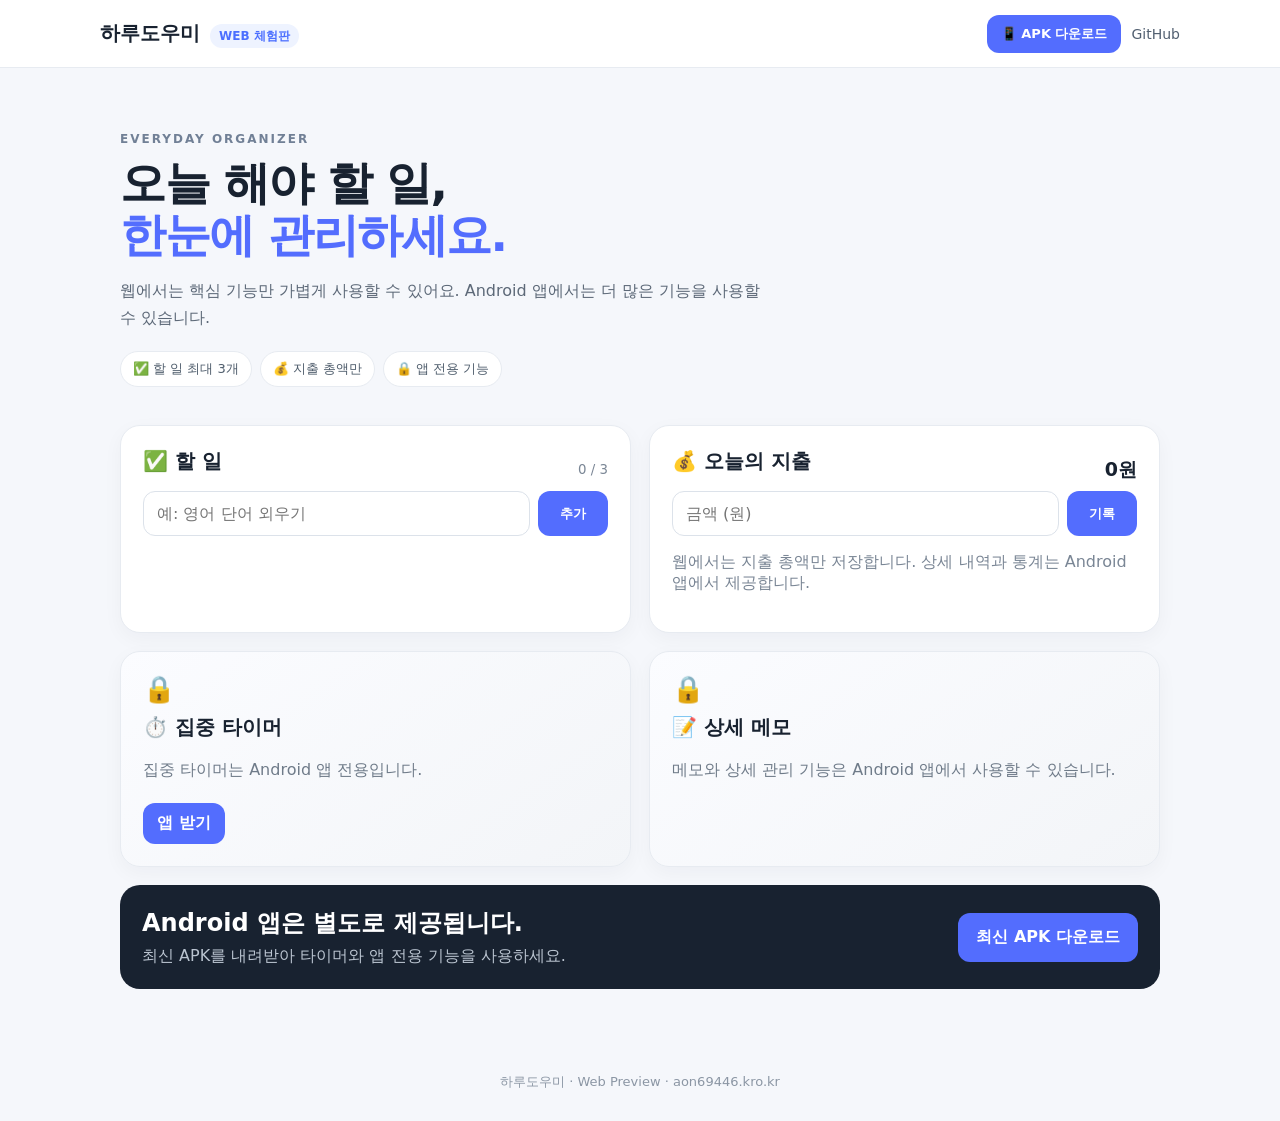
==== index.html @ 11d0422b "Create clean website branch for GitHub Pages" ====
<!doctype html>
<html lang="ko">
<head>
<meta charset="utf-8"><meta name="viewport" content="width=device-width,initial-scale=1">
<title>하루도우미 · 웹</title><link rel="stylesheet" href="style.css">
</head>
<body>
<header><div><span class="logo">하루도우미</span><span class="badge">WEB 체험판</span></div><nav><a class="download" href="https://github.com/akdhs323-design/test/releases/latest/download/DailyHelper.apk">📱 APK 다운로드</a><a href="https://github.com/akdhs323-design/test" target="_blank" rel="noopener">GitHub</a></nav></header>
<main>
<section class="hero"><p class="eyebrow">EVERYDAY ORGANIZER</p><h1>오늘 해야 할 일,<br><span>한눈에 관리하세요.</span></h1><p>웹에서는 핵심 기능만 가볍게 사용할 수 있어요. Android 앱에서는 더 많은 기능을 사용할 수 있습니다.</p><div class="chips"><span>✅ 할 일 최대 3개</span><span>💰 지출 총액만</span><span>🔒 앱 전용 기능</span></div></section>
<section class="grid">
<div class="card"><div class="card-head"><h2>✅ 할 일</h2><small id="todoCount">0 / 3</small></div><div class="add-row"><input id="todoInput" maxlength="40" placeholder="예: 영어 단어 외우기"><button onclick="addTodo()">추가</button></div><ul id="todoList"></ul></div>
<div class="card"><div class="card-head"><h2>💰 오늘의 지출</h2><strong id="total">0원</strong></div><div class="add-row"><input id="expenseInput" inputmode="numeric" placeholder="금액 (원)"><button onclick="addExpense()">기록</button></div><p class="muted">웹에서는 지출 총액만 저장합니다. 상세 내역과 통계는 Android 앱에서 제공합니다.</p></div>
<div class="card locked"><div class="lock">🔒</div><h2>⏱️ 집중 타이머</h2><p>집중 타이머는 Android 앱 전용입니다.</p><a class="button-like" href="https://github.com/akdhs323-design/test/releases/latest/download/DailyHelper.apk">앱 받기</a></div>
<div class="card locked"><div class="lock">🔒</div><h2>📝 상세 메모</h2><p>메모와 상세 관리 기능은 Android 앱에서 사용할 수 있습니다.</p></div>
</section>
<section class="cta"><div><h2>Android 앱은 별도로 제공됩니다.</h2><p>최신 APK를 내려받아 타이머와 앱 전용 기능을 사용하세요.</p></div><a class="big-download" href="https://github.com/akdhs323-design/test/releases/latest/download/DailyHelper.apk">최신 APK 다운로드</a></section>
</main><footer>하루도우미 · Web Preview · aon69446.kro.kr</footer><script src="app.js"></script>
</body></html>
---- style.css ----
*{box-sizing:border-box}body{margin:0;font-family:system-ui,-apple-system,BlinkMacSystemFont,"Segoe UI",sans-serif;background:#f5f7fb;color:#182230}header{height:68px;background:#fff;border-bottom:1px solid #e7ebf1;display:flex;align-items:center;justify-content:space-between;padding:0 max(20px,calc((100% - 1080px)/2));position:sticky;top:0;z-index:5}header nav{display:flex;align-items:center;gap:10px}header a{color:#526071;text-decoration:none;font-size:14px}.logo{font-weight:800;font-size:20px}.badge{margin-left:10px;padding:5px 9px;border-radius:999px;background:#eef3ff;color:#4c6fff;font-size:12px;font-weight:700}.download,.button-like,.big-download{display:inline-flex;align-items:center;justify-content:center;background:#536dfe;color:white!important;border-radius:12px;padding:10px 14px;font-weight:800;text-decoration:none}.download{font-size:13px}.big-download{padding:14px 18px;white-space:nowrap}main{max-width:1080px;margin:auto;padding:54px 20px}.hero{padding:10px 0 38px}.eyebrow{font-size:12px;letter-spacing:2px;font-weight:800;color:#718096;margin:0 0 12px}.hero h1{font-size:46px;line-height:1.12;margin:0 0 15px;letter-spacing:-1.5px}.hero h1 span{color:#536dfe}.hero p:not(.eyebrow){max-width:650px;color:#5d6978;line-height:1.7;font-size:16px}.chips{display:flex;flex-wrap:wrap;gap:8px;margin-top:20px}.chips span{background:#fff;border:1px solid #e7ebf1;border-radius:999px;padding:8px 12px;font-size:13px;color:#4f5d6c}.grid{display:grid;grid-template-columns:repeat(2,minmax(0,1fr));gap:18px}.card{background:#fff;border:1px solid #e7ebf1;border-radius:20px;padding:22px;box-shadow:0 6px 20px rgba(24,34,48,.04)}.card-head{display:flex;align-items:center;justify-content:space-between;gap:12px}.card h2{margin:0 0 16px;font-size:20px}.card strong{font-size:19px}.card small,.muted{color:#7a8695}.add-row{display:flex;gap:8px}input{width:100%;border:1px solid #dce2ea;border-radius:12px;padding:12px 13px;font:inherit;outline:none}input:focus{border-color:#7487ff;box-shadow:0 0 0 3px rgba(116,135,255,.12)}button{border:0;border-radius:12px;padding:0 15px;background:#536dfe;color:white;font-weight:700;cursor:pointer;min-width:70px}ul{list-style:none;padding:0;margin:14px 0 0}li{display:flex;align-items:center;gap:9px;padding:10px 2px;border-top:1px solid #f0f2f5}li button{margin-left:auto;min-width:auto;background:#eef1f5;color:#536071;padding:6px 10px}.done{text-decoration:line-through;color:#98a1ad}.locked{background:linear-gradient(145deg,#fbfcff,#f3f5f8)}.lock{font-size:26px;margin-bottom:10px}.locked p{color:#6f7b89;line-height:1.6}.locked .button-like{margin-top:4px}.cta{margin-top:18px;background:#182230;color:white;border-radius:20px;padding:22px;display:flex;align-items:center;justify-content:space-between;gap:20px}.cta h2{margin:0 0 7px}.cta p{margin:0;color:#bac4d0}.android{background:#2a3543;border-radius:14px;padding:14px 18px;text-align:center;font-weight:800}.android small{font-weight:500;color:#b9c4cf}footer{text-align:center;color:#8b96a4;padding:30px;font-size:13px}@media(max-width:700px){header nav{gap:6px}.download{font-size:12px;padding:8px 10px}.hero h1{font-size:36px}.grid{grid-template-columns:1fr}.cta{align-items:flex-start;flex-direction:column}.big-download{width:100%}}
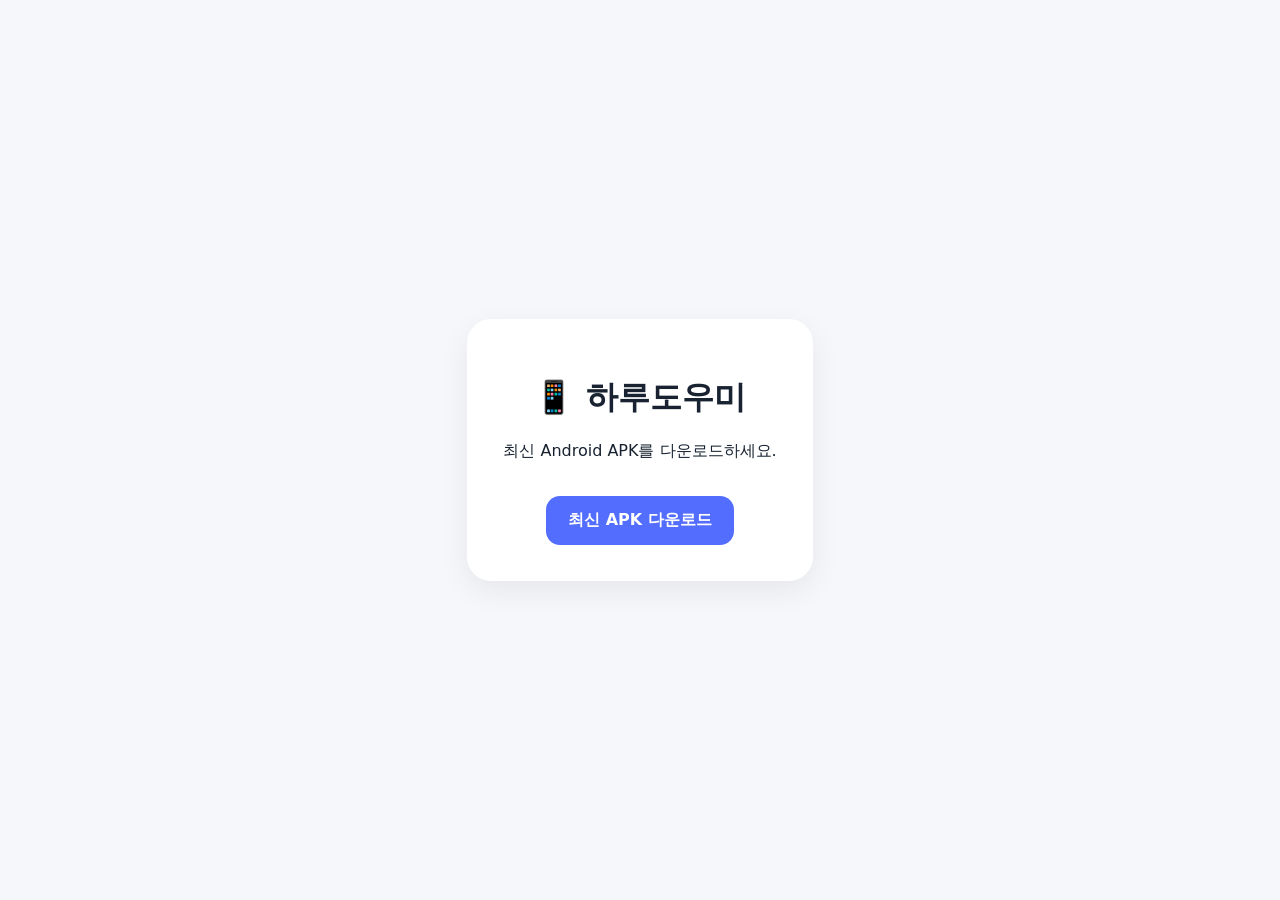
==== commit 1ff55422: "Finalize separate APK download page branch" ====
--- a/index.html
+++ b/index.html
@@ -1,19 +1 @@
-<!doctype html>
-<html lang="ko">
-<head>
-<meta charset="utf-8"><meta name="viewport" content="width=device-width,initial-scale=1">
-<title>하루도우미 · 웹</title><link rel="stylesheet" href="style.css">
-</head>
-<body>
-<header><div><span class="logo">하루도우미</span><span class="badge">WEB 체험판</span></div><nav><a class="download" href="https://github.com/akdhs323-design/test/releases/latest/download/DailyHelper.apk">📱 APK 다운로드</a><a href="https://github.com/akdhs323-design/test" target="_blank" rel="noopener">GitHub</a></nav></header>
-<main>
-<section class="hero"><p class="eyebrow">EVERYDAY ORGANIZER</p><h1>오늘 해야 할 일,<br><span>한눈에 관리하세요.</span></h1><p>웹에서는 핵심 기능만 가볍게 사용할 수 있어요. Android 앱에서는 더 많은 기능을 사용할 수 있습니다.</p><div class="chips"><span>✅ 할 일 최대 3개</span><span>💰 지출 총액만</span><span>🔒 앱 전용 기능</span></div></section>
-<section class="grid">
-<div class="card"><div class="card-head"><h2>✅ 할 일</h2><small id="todoCount">0 / 3</small></div><div class="add-row"><input id="todoInput" maxlength="40" placeholder="예: 영어 단어 외우기"><button onclick="addTodo()">추가</button></div><ul id="todoList"></ul></div>
-<div class="card"><div class="card-head"><h2>💰 오늘의 지출</h2><strong id="total">0원</strong></div><div class="add-row"><input id="expenseInput" inputmode="numeric" placeholder="금액 (원)"><button onclick="addExpense()">기록</button></div><p class="muted">웹에서는 지출 총액만 저장합니다. 상세 내역과 통계는 Android 앱에서 제공합니다.</p></div>
-<div class="card locked"><div class="lock">🔒</div><h2>⏱️ 집중 타이머</h2><p>집중 타이머는 Android 앱 전용입니다.</p><a class="button-like" href="https://github.com/akdhs323-design/test/releases/latest/download/DailyHelper.apk">앱 받기</a></div>
-<div class="card locked"><div class="lock">🔒</div><h2>📝 상세 메모</h2><p>메모와 상세 관리 기능은 Android 앱에서 사용할 수 있습니다.</p></div>
-</section>
-<section class="cta"><div><h2>Android 앱은 별도로 제공됩니다.</h2><p>최신 APK를 내려받아 타이머와 앱 전용 기능을 사용하세요.</p></div><a class="big-download" href="https://github.com/akdhs323-design/test/releases/latest/download/DailyHelper.apk">최신 APK 다운로드</a></section>
-</main><footer>하루도우미 · Web Preview · aon69446.kro.kr</footer><script src="app.js"></script>
-</body></html>
+<!doctype html><html lang="ko"><head><meta charset="utf-8"><meta name="viewport" content="width=device-width,initial-scale=1"><title>하루도우미 APK</title><style>body{font-family:system-ui,sans-serif;margin:0;background:#f5f7fb;color:#182230;display:grid;place-items:center;min-height:100vh}.box{background:#fff;padding:36px;border-radius:24px;max-width:520px;text-align:center;box-shadow:0 10px 30px #0001}a{display:inline-block;margin-top:18px;background:#536dfe;color:#fff;padding:14px 22px;border-radius:14px;text-decoration:none;font-weight:800}</style></head><body><div class="box"><h1>📱 하루도우미</h1><p>최신 Android APK를 다운로드하세요.</p><a href="https://github.com/akdhs323-design/test/releases/latest/download/DailyHelper.apk">최신 APK 다운로드</a></div></body></html>
